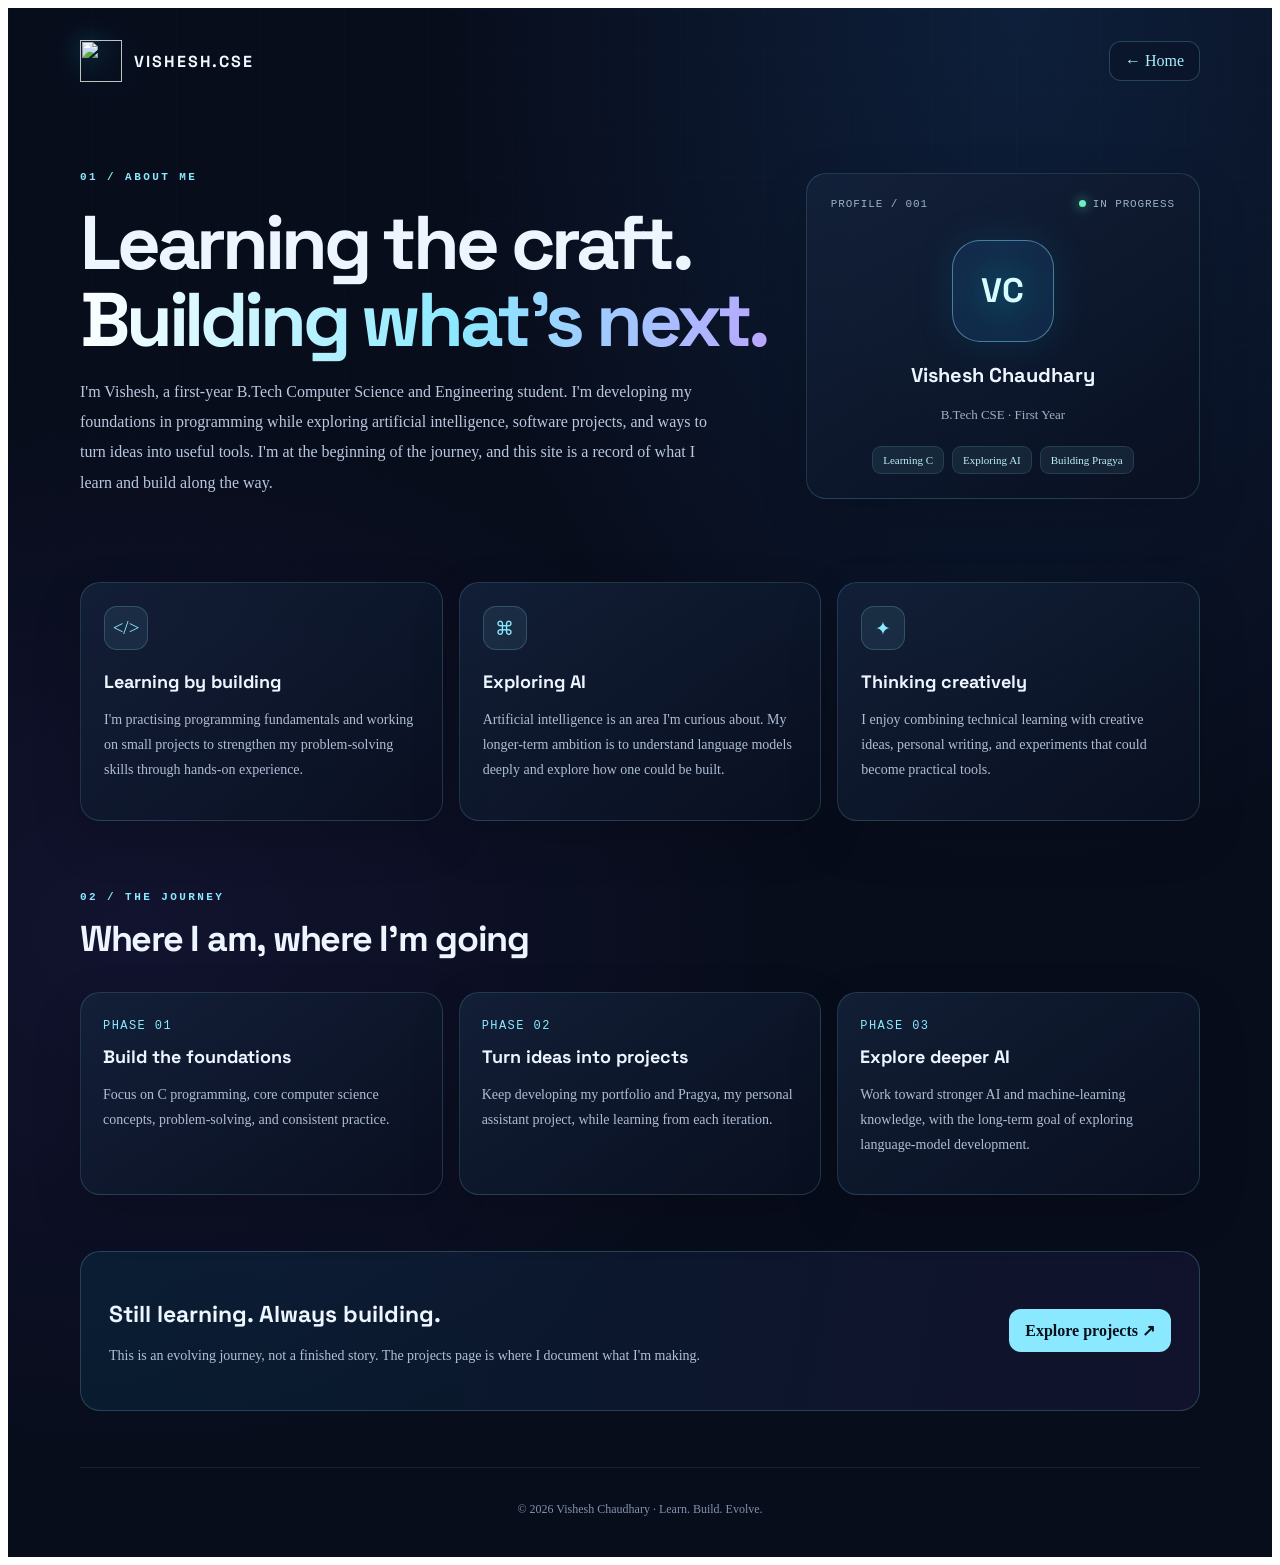
==== about.html @ dfe46c72 "Build portfolio pages and update website" ====
<!DOCTYPE html>
<html lang="en">
<head>
    <meta charset="UTF-8">
    <meta name="viewport" content="width=device-width, initial-scale=1.0">
    <meta name="theme-color" content="#080d1c">
    <meta name="description" content="Learn about Vishesh, a first-year computer science student exploring programming, AI, and personal projects.">
    <title>About | Vishesh.CSE</title>

    <link rel="preconnect" href="https://fonts.googleapis.com">
    <link rel="preconnect" href="https://fonts.gstatic.com" crossorigin>
    <link href="https://fonts.googleapis.com/css2?family=Inter:wght@400;500;600;700&family=Space+Grotesk:wght@400;500;600;700&display=swap" rel="stylesheet">

    <style>
        .about-page {
            min-height: 100vh;
            min-height: 100svh;
            overflow: hidden;
            position: relative;
            isolation: isolate;
            background:
                radial-gradient(ellipse at 80% 0%, rgba(37, 110, 190, .19), transparent 40%),
                radial-gradient(ellipse at 10% 60%, rgba(91, 62, 180, .12), transparent 40%),
                #080d1c;
            color: #edf5ff;
        }

        .about-page::before {
            content: "";
            position: absolute;
            inset: 0;
            z-index: -1;
            pointer-events: none;
            opacity: .24;
            background-image:
                linear-gradient(rgba(139,233,255,.05) 1px, transparent 1px),
                linear-gradient(90deg, rgba(139,233,255,.05) 1px, transparent 1px);
            background-size: 42px 42px;
            mask-image: linear-gradient(to bottom, black, transparent 85%);
        }

        .about-page .page-top {
            width: min(1120px, calc(100% - 40px));
            margin: auto;
            padding-top: 32px;
            display: flex;
            justify-content: space-between;
            align-items: center;
            gap: 18px;
        }

        .about-page .brand {
            display: inline-flex;
            align-items: center;
            gap: 12px;
            color: #effaff;
            text-decoration: none;
            font-family: "Space Grotesk", sans-serif;
            font-weight: 700;
            letter-spacing: .12em;
        }

        .about-page .brand img {
            width: 42px;
            height: 42px;
            object-fit: contain;
            filter: drop-shadow(0 0 12px rgba(0,220,255,.35));
        }

        .about-page .home-link {
            color: #a8eefa;
            text-decoration: none;
            border: 1px solid rgba(139,233,255,.22);
            background: rgba(10,20,40,.7);
            border-radius: 12px;
            padding: 10px 15px;
            transition: background .2s, border-color .2s;
        }

        .about-page .home-link:hover,
        .about-page .home-link:focus-visible {
            background: rgba(139,233,255,.12);
            border-color: rgba(139,233,255,.6);
        }

        .about-page .about-container {
            width: min(1120px, calc(100% - 40px));
            margin: auto;
            padding: 76px 0 56px;
        }

        .about-page .section-label {
            color: #8be9ff;
            font: 600 11px/1.5 monospace;
            letter-spacing: .22em;
            text-transform: uppercase;
        }

        .about-page .hero-grid {
            display: grid;
            grid-template-columns: minmax(0, 1.4fr) minmax(250px, .8fr);
            gap: 36px;
            align-items: center;
        }

        .about-page h1,
        .about-page h2,
        .about-page h3 {
            font-family: "Space Grotesk", sans-serif;
        }

        .about-page h1 {
            margin: 18px 0;
            font-size: clamp(42px, 6vw, 76px);
            line-height: 1.02;
            letter-spacing: -.055em;
        }

        .about-page .gradient-title {
            background: linear-gradient(100deg, #fff, #8be9ff 55%, #b8a6ff);
            color: transparent;
            background-clip: text;
            -webkit-background-clip: text;
        }

        .about-page .intro {
            max-width: 640px;
            color: #b9c8df;
            font-size: 16px;
            line-height: 1.9;
        }

        .about-page .status-card,
        .about-page .info-card,
        .about-page .timeline-card {
            border: 1px solid rgba(139,233,255,.16);
            border-radius: 20px;
            background: linear-gradient(145deg, rgba(20,34,59,.83), rgba(9,16,32,.82));
            box-shadow: 0 18px 50px rgba(0,0,0,.16);
        }

        .about-page .status-card {
            padding: 24px;
        }

        .about-page .card-topline {
            display: flex;
            justify-content: space-between;
            gap: 12px;
            color: #9bb0ca;
            font: 11px monospace;
            letter-spacing: .08em;
            text-transform: uppercase;
        }

        .about-page .status-dot {
            display: inline-block;
            width: 7px;
            height: 7px;
            margin-right: 7px;
            border-radius: 50%;
            background: #6af0c2;
            box-shadow: 0 0 12px rgba(106,240,194,.8);
        }

        .about-page .monogram {
            display: grid;
            place-items: center;
            width: 100px;
            height: 100px;
            margin: 30px auto 20px;
            border: 1px solid rgba(139,233,255,.45);
            border-radius: 28px;
            color: #d7fbff;
            font: 700 34px "Space Grotesk", sans-serif;
            background: radial-gradient(circle, rgba(0,208,255,.2), rgba(89,69,190,.1));
            box-shadow: 0 0 40px rgba(0,190,255,.12), inset 0 0 24px rgba(0,190,255,.08);
        }

        .about-page .status-card h2 {
            text-align: center;
            font-size: 20px;
        }

        .about-page .status-card > p {
            margin-top: 8px;
            text-align: center;
            color: #9fb1cc;
            font-size: 13px;
            line-height: 1.7;
        }

        .about-page .status-tags {
            display: flex;
            flex-wrap: wrap;
            justify-content: center;
            gap: 8px;
            margin-top: 20px;
        }

        .about-page .status-tags span {
            padding: 7px 10px;
            border-radius: 9px;
            color: #bceef8;
            background: rgba(139,233,255,.08);
            border: 1px solid rgba(139,233,255,.13);
            font-size: 11px;
        }

        .about-page .section-heading {
            margin-bottom: 22px;
        }

        .about-page .section-heading h2 {
            margin-top: 9px;
            font-size: clamp(25px, 3vw, 36px);
            letter-spacing: -.035em;
        }

        .about-page .dashboard-grid {
            display: grid;
            grid-template-columns: repeat(3, minmax(0, 1fr));
            gap: 16px;
            margin-top: 68px;
        }

        .about-page .info-card {
            padding: 23px;
            transition: transform .2s, border-color .2s;
        }

        .about-page .info-card:hover {
            transform: translateY(-4px);
            border-color: rgba(139,233,255,.42);
        }

        .about-page .card-icon {
            display: grid;
            place-items: center;
            width: 42px;
            height: 42px;
            margin-bottom: 20px;
            border-radius: 13px;
            border: 1px solid rgba(139,233,255,.2);
            background: rgba(139,233,255,.08);
            color: #8be9ff;
            font-size: 19px;
        }

        .about-page .info-card h3 {
            margin-bottom: 10px;
            font-size: 18px;
        }

        .about-page .info-card p {
            color: #aebdd4;
            font-size: 14px;
            line-height: 1.8;
        }

        .about-page .journey-section {
            margin-top: 68px;
        }

        .about-page .timeline {
            display: grid;
            grid-template-columns: repeat(3, minmax(0, 1fr));
            gap: 16px;
        }

        .about-page .timeline-card {
            padding: 22px;
        }

        .about-page .timeline-card .step {
            color: #8be9ff;
            font: 12px monospace;
            letter-spacing: .12em;
        }

        .about-page .timeline-card h3 {
            margin: 12px 0 8px;
            font-size: 18px;
        }

        .about-page .timeline-card p {
            color: #aebdd4;
            font-size: 14px;
            line-height: 1.8;
        }

        .about-page .closing-panel {
            display: flex;
            justify-content: space-between;
            align-items: center;
            gap: 24px;
            margin-top: 56px;
            padding: 28px;
            border: 1px solid rgba(139,233,255,.2);
            border-radius: 20px;
            background: linear-gradient(100deg, rgba(0,180,220,.09), rgba(110,80,210,.09));
        }

        .about-page .closing-panel h2 {
            margin-bottom: 8px;
            font-size: 23px;
        }

        .about-page .closing-panel p {
            color: #b0c0d8;
            font-size: 14px;
            line-height: 1.8;
        }

        .about-page .projects-link {
            flex-shrink: 0;
            padding: 12px 16px;
            border-radius: 12px;
            color: #07101d;
            background: #8be9ff;
            font-weight: 700;
            text-decoration: none;
            transition: transform .2s, box-shadow .2s;
        }

        .about-page .projects-link:hover,
        .about-page .projects-link:focus-visible {
            transform: translateY(-2px);
            box-shadow: 0 0 25px rgba(139,233,255,.25);
        }

        .about-page .page-footer {
            width: min(1120px, calc(100% - 40px));
            margin: auto;
            padding: 22px 0 28px;
            border-top: 1px solid rgba(139,233,255,.1);
            color: #8192ad;
            font-size: 12px;
            text-align: center;
        }

        @media (max-width: 800px) {
            .about-page .hero-grid {
                grid-template-columns: 1fr;
            }

            .about-page .status-card {
                max-width: 480px;
            }

            .about-page .dashboard-grid,
            .about-page .timeline {
                grid-template-columns: 1fr;
            }

            .about-page .dashboard-grid,
            .about-page .journey-section {
                margin-top: 48px;
            }

            .about-page .closing-panel {
                align-items: flex-start;
                flex-direction: column;
            }
        }

        @media (max-width: 480px) {
            .about-page .page-top,
            .about-page .about-container,
            .about-page .page-footer {
                width: calc(100% - 32px);
            }

            .about-page .page-top {
                padding-top: 18px;
            }

            .about-page .brand {
                gap: 8px;
                font-size: 12px;
            }

            .about-page .brand img {
                width: 36px;
                height: 36px;
            }

            .about-page .home-link {
                padding: 9px 11px;
                font-size: 13px;
            }

            .about-page .about-container {
                padding-top: 54px;
            }

            .about-page .intro {
                font-size: 15px;
            }

            .about-page .status-card,
            .about-page .info-card,
            .about-page .timeline-card {
                padding: 19px;
            }

            .about-page .closing-panel {
                padding: 21px;
            }
        }

        @media (prefers-reduced-motion: reduce) {
            .about-page *,
            .about-page *::before,
            .about-page *::after {
                scroll-behavior: auto !important;
                animation: none !important;
                transition: none !important;
            }
        }
    </style>
</head>

<body>
<main class="about-page">
    <header class="page-top">
        <a class="brand" href="index.html" aria-label="Vishesh.CSE home">
            <img src="assets/VC-logo.png" alt="">
            <span>VISHESH.CSE</span>
        </a>

        <a class="home-link" href="index.html">← Home</a>
    </header>

    <div class="about-container">
        <section class="hero-grid" aria-labelledby="about-title">
            <div>
                <p class="section-label">01 / ABOUT ME</p>
                <h1 id="about-title">
                    Learning the craft.<br>
                    <span class="gradient-title">Building what's next.</span>
                </h1>
                <p class="intro">
                    I'm Vishesh, a first-year B.Tech Computer Science and
                    Engineering student. I'm developing my foundations in
                    programming while exploring artificial intelligence,
                    software projects, and ways to turn ideas into useful tools.
                    I'm at the beginning of the journey, and this site is a
                    record of what I learn and build along the way.
                </p>
            </div>

            <aside class="status-card" aria-label="Current profile">
                <div class="card-topline">
                    <span>PROFILE / 001</span>
                    <span><i class="status-dot"></i>IN PROGRESS</span>
                </div>

                <div class="monogram" aria-hidden="true">VC</div>

                <h2>Vishesh Chaudhary</h2>
                <p>B.Tech CSE · First Year</p>

                <div class="status-tags">
                    <span>Learning C</span>
                    <span>Exploring AI</span>
                    <span>Building Pragya</span>
                </div>
            </aside>
        </section>

        <section class="dashboard-grid" aria-label="My focus areas">
            <article class="info-card">
                <div class="card-icon" aria-hidden="true">&lt;/&gt;</div>
                <h3>Learning by building</h3>
                <p>
                    I'm practising programming fundamentals and working on
                    small projects to strengthen my problem-solving skills
                    through hands-on experience.
                </p>
            </article>

            <article class="info-card">
                <div class="card-icon" aria-hidden="true">⌘</div>
                <h3>Exploring AI</h3>
                <p>
                    Artificial intelligence is an area I'm curious about.
                    My longer-term ambition is to understand language models
                    deeply and explore how one could be built.
                </p>
            </article>

            <article class="info-card">
                <div class="card-icon" aria-hidden="true">✦</div>
                <h3>Thinking creatively</h3>
                <p>
                    I enjoy combining technical learning with creative ideas,
                    personal writing, and experiments that could become
                    practical tools.
                </p>
            </article>
        </section>

        <section class="journey-section" aria-labelledby="journey-title">
            <div class="section-heading">
                <p class="section-label">02 / THE JOURNEY</p>
                <h2 id="journey-title">Where I am, where I'm going</h2>
            </div>

            <div class="timeline">
                <article class="timeline-card">
                    <span class="step">PHASE 01</span>
                    <h3>Build the foundations</h3>
                    <p>
                        Focus on C programming, core computer science
                        concepts, problem-solving, and consistent practice.
                    </p>
                </article>

                <article class="timeline-card">
                    <span class="step">PHASE 02</span>
                    <h3>Turn ideas into projects</h3>
                    <p>
                        Keep developing my portfolio and Pragya, my personal
                        assistant project, while learning from each iteration.
                    </p>
                </article>

                <article class="timeline-card">
                    <span class="step">PHASE 03</span>
                    <h3>Explore deeper AI</h3>
                    <p>
                        Work toward stronger AI and machine-learning
                        knowledge, with the long-term goal of exploring
                        language-model development.
                    </p>
                </article>
            </div>
        </section>

        <section class="closing-panel" aria-label="Explore my work">
            <div>
                <h2>Still learning. Always building.</h2>
                <p>
                    This is an evolving journey, not a finished story.
                    The projects page is where I document what I'm making.
                </p>
            </div>

            <a class="projects-link" href="projects.html">Explore projects ↗</a>
        </section>
    </div>

    <footer class="page-footer">
        <p>© 2026 Vishesh Chaudhary · Learn. Build. Evolve.</p>
    </footer>
</main>
</body>
</html>
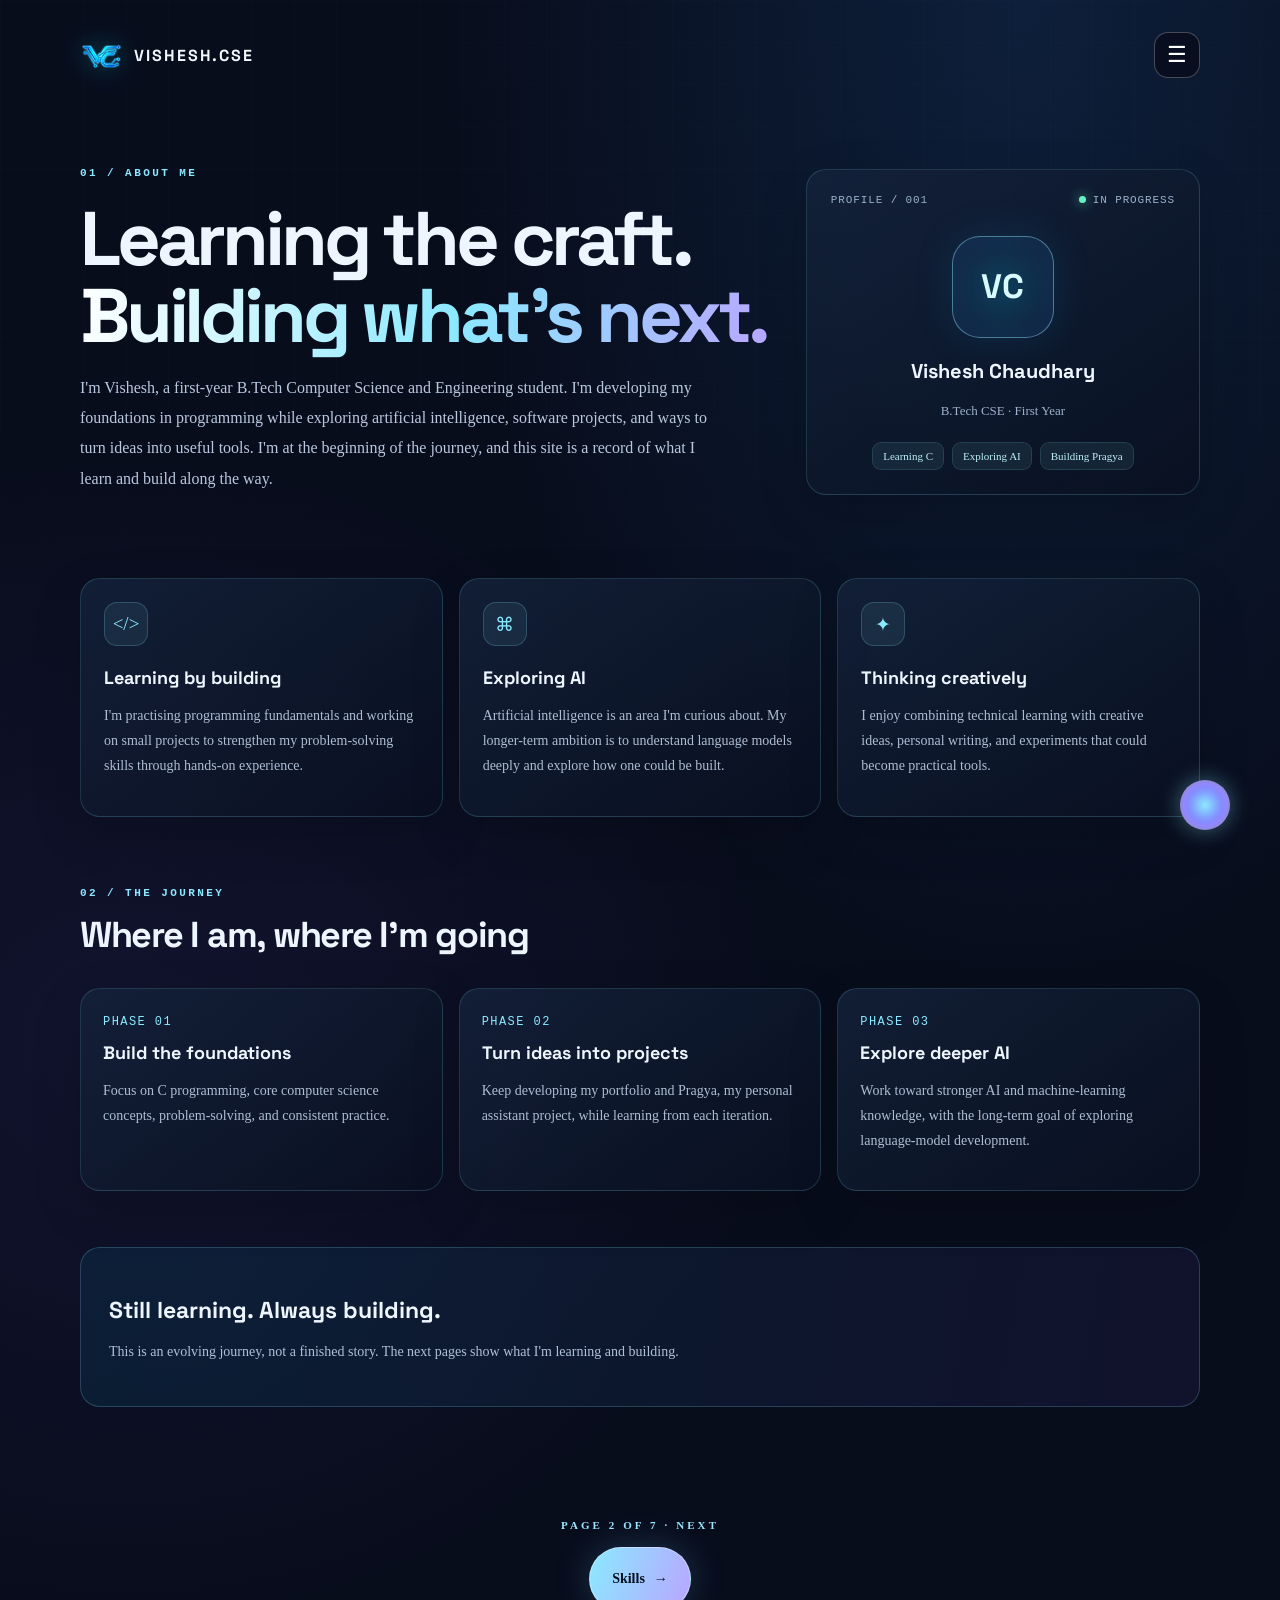
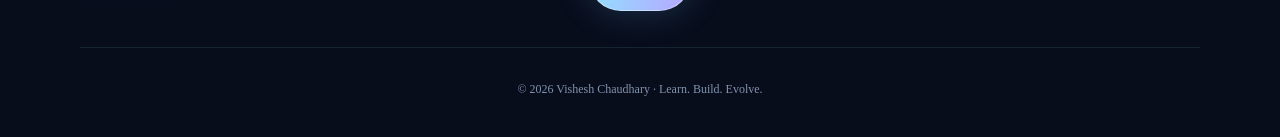
==== commit 2f2310fa: "Upgrade Hidden Universe effects" ====
--- a/about.html
+++ b/about.html
@@ -10,6 +10,9 @@
     <link rel="preconnect" href="https://fonts.googleapis.com">
     <link rel="preconnect" href="https://fonts.gstatic.com" crossorigin>
     <link href="https://fonts.googleapis.com/css2?family=Inter:wght@400;500;600;700&family=Space+Grotesk:wght@400;500;600;700&display=swap" rel="stylesheet">
+
+    <link rel="icon" href="assets/v-logo.png">
+    <link rel="stylesheet" href="site.css">
 
     <style>
         .about-page {
@@ -417,6 +420,13 @@
                 animation: none !important;
                 transition: none !important;
             }
+        }
+        /* Smaller next-page button on About */
+        .about-page .vc-next-btn {
+            min-height: 42px;
+            padding: 10px 22px;
+            gap: 9px;
+            font-size: 14px;
         }
     </style>
 </head>
@@ -543,17 +553,20 @@
                 <h2>Still learning. Always building.</h2>
                 <p>
                     This is an evolving journey, not a finished story.
-                    The projects page is where I document what I'm making.
+                    The next pages show what I'm learning and building.
                 </p>
             </div>
-
-            <a class="projects-link" href="projects.html">Explore projects ↗</a>
         </section>
     </div>
 
-    <footer class="page-footer">
+    <nav class="vc-next" aria-label="Next page">
+    <p class="vc-next-label">Page 2 of 7 · Next</p>
+    <a class="vc-next-btn" href="skills.html">Skills <span aria-hidden="true">→</span></a>
+</nav>
+<footer class="page-footer">
         <p>© 2026 Vishesh Chaudhary · Learn. Build. Evolve.</p>
     </footer>
 </main>
+<script src="site.js" defer></script>
 </body>
 </html>
--- a/site.css
+++ b/site.css
@@ -0,0 +1,268 @@
+/* ===== Shared across all pages: page fade-in, burger menu, next-page button ===== */
+
+/* Stage 4 of the entrance: every page fades in smoothly */
+@keyframes vcPageIn { from { opacity: 0; } to { opacity: 1; } }
+body { animation: vcPageIn 0.6s ease both; }
+
+/* ---------- Burger menu on inner pages ---------- */
+.vc-menu { position: relative; display: inline-block; z-index: 60; }
+
+.vc-menu-btn {
+    width: 46px;
+    height: 46px;
+    border: 1px solid rgba(255, 255, 255, 0.25);
+    border-radius: 14px;
+    background: rgba(8, 13, 28, 0.82);
+    color: #fff;
+    font-size: 22px;
+    line-height: 1;
+    cursor: pointer;
+    backdrop-filter: blur(12px);
+    -webkit-backdrop-filter: blur(12px);
+    transition: border-color 0.2s, box-shadow 0.2s;
+}
+.vc-menu-btn:hover,
+.vc-menu-btn:focus-visible {
+    border-color: rgba(139, 233, 255, 0.6);
+    box-shadow: 0 0 18px rgba(100, 190, 255, 0.25);
+    outline: none;
+}
+
+.vc-menu-panel {
+    position: absolute;
+    top: calc(100% + 10px);
+    right: 0;
+    display: none;
+    min-width: 220px;
+    padding: 10px;
+    border: 1px solid rgba(139, 233, 255, 0.2);
+    border-radius: 16px;
+    background: rgba(8, 13, 28, 0.97);
+    box-shadow: 0 15px 45px rgba(0, 0, 0, 0.4);
+    backdrop-filter: blur(18px);
+    -webkit-backdrop-filter: blur(18px);
+}
+.vc-menu-panel.open { display: grid; gap: 4px; }
+
+.vc-menu-panel a,
+.site-nav a {
+    display: block;
+    padding: 12px 14px;
+    border-radius: 9px;
+    color: #e8efff;
+    text-decoration: none;
+    text-align: left;
+    font-size: 15px;
+    transition: background 0.2s, color 0.2s;
+}
+.vc-menu-panel a:hover,
+.vc-menu-panel a:focus-visible,
+.site-nav a:hover,
+.site-nav a:focus-visible {
+    background: rgba(139, 233, 255, 0.12);
+    color: #8be9ff;
+    outline: none;
+}
+.vc-menu-panel a[aria-current="page"],
+.site-nav a[aria-current="page"] {
+    background: rgba(139, 233, 255, 0.16);
+    color: #8be9ff;
+    font-weight: 600;
+}
+
+/* ---------- End-of-page "next page" button ---------- */
+.vc-next {
+    position: relative;
+    z-index: 1;
+    max-width: 900px;
+    margin: 56px auto 36px;
+    padding: 0 20px;
+    text-align: center;
+}
+.vc-next-label {
+    margin: 0 0 16px;
+    color: #9be7ff;
+    font-size: 11px;
+    font-weight: 600;
+    letter-spacing: 0.28em;
+    text-transform: uppercase;
+}
+.vc-next-btn {
+    display: inline-flex;
+    align-items: center;
+    justify-content: center;
+    gap: 14px;
+    min-height: 52px;
+    padding: 15px 30px;
+    border: 1px solid rgba(255, 255, 255, 0.4);
+    border-radius: 999px;
+    background: linear-gradient(110deg, #8be9ff, #b9a5ff);
+    color: #071020;
+    font-size: 15px;
+    font-weight: 700;
+    text-decoration: none;
+    box-shadow: 0 0 35px rgba(100, 190, 255, 0.22);
+    transition: transform 0.2s, box-shadow 0.2s;
+}
+.vc-next-btn span { transition: transform 0.2s; }
+.vc-next-btn:hover,
+.vc-next-btn:focus-visible {
+    transform: translateY(-3px);
+    box-shadow: 0 0 48px rgba(100, 190, 255, 0.4);
+    outline: none;
+}
+.vc-next-btn:hover span,
+.vc-next-btn:focus-visible span { transform: translateX(4px); }
+
+@media (prefers-reduced-motion: reduce) {
+    body { animation: none; }
+    .vc-next-btn, .vc-next-btn span { transition: none; }
+}
+
+/* ===== HIDDEN UNIVERSE: SHARED PAGE TRANSITIONS ===== */
+
+.hu-page-transition {
+    position: fixed;
+    inset: 0;
+    z-index: 9998; /* Below the existing portal at 9999 */
+    pointer-events: none;
+    visibility: hidden;
+    opacity: 0;
+    background:
+        radial-gradient(
+            ellipse at center,
+            rgba(30, 65, 115, 0.35),
+            rgba(2, 4, 11, 0.98)
+        );
+    transition:
+        opacity 180ms ease,
+        visibility 0s linear 180ms;
+}
+
+.hu-page-transition.active {
+    visibility: visible;
+    opacity: 1;
+    transition-delay: 0s;
+}
+
+@media (prefers-reduced-motion: reduce) {
+    .hu-page-transition {
+        transition: none;
+    }
+}
+/* Shared page edge fix */
+html {
+    margin: 0;
+    min-height: 100%;
+    background: #02040b;
+}
+
+body {
+    margin: 0;
+    min-height: 100vh;
+    background-color: #02040b;
+    overflow-x: clip;
+}
+/* ===== GLOBAL HIDDEN UNIVERSE ELEMENTS ===== */
+
+/* Wandering Constellation Stars */
+.constellation-star {
+    position: fixed;
+    width: 8px;
+    height: 8px;
+    background: #8be9ff;
+    border-radius: 50%;
+    box-shadow: 0 0 16px #8be9ff, 0 0 32px #b9a5ff;
+    cursor: pointer;
+    z-index: 9997;
+    opacity: 0;
+    transition: transform 0.3s ease, opacity 0.6s ease;
+    animation: floatStar 7s ease-in-out infinite;
+}
+
+.constellation-star:hover {
+    transform: scale(2);
+    background: #ffffff;
+}
+
+@keyframes floatStar {
+    0%, 100% { transform: translateY(0px) translateX(0px); }
+    50% { transform: translateY(-18px) translateX(12px); }
+}
+
+/* Moving Digital Soul Orb */
+.digital-soul-orb {
+    position: fixed;
+    width: 50px;
+    height: 50px;
+    border-radius: 50%;
+    background: radial-gradient(circle, #8be9ff 0%, #7b6fff 60%, #080d1c 100%);
+    box-shadow: 0 0 22px rgba(139, 233, 255, 0.4), inset 0 0 12px rgba(255, 255, 255, 0.6);
+    cursor: pointer;
+    z-index: 9996;
+    display: flex;
+    align-items: center;
+    justify-content: center;
+    /* Smooth gliding movement */
+    transition: left 4s cubic-bezier(0.25, 1, 0.5, 1), top 4s cubic-bezier(0.25, 1, 0.5, 1), transform 0.3s ease, box-shadow 0.3s ease;
+    animation: soulPulse 3s infinite alternate;
+}
+
+.digital-soul-orb:hover {
+    transform: scale(1.2);
+    box-shadow: 0 0 40px rgba(139, 233, 255, 0.9);
+}
+
+@keyframes soulPulse {
+    from { box-shadow: 0 0 18px rgba(139, 233, 255, 0.3); }
+    to { box-shadow: 0 0 30px rgba(185, 165, 255, 0.7); }
+}
+
+/* Global Discovery Modal */
+.hu-modal {
+    position: fixed;
+    inset: 0;
+    background: rgba(3, 7, 18, 0.85);
+    backdrop-filter: blur(16px);
+    z-index: 10000;
+    display: grid;
+    place-items: center;
+    opacity: 0;
+    pointer-events: none;
+    transition: opacity 0.3s ease;
+    padding: 20px;
+}
+
+.hu-modal.active {
+    opacity: 1;
+    pointer-events: auto;
+}
+
+.hu-modal-card {
+    background: linear-gradient(145deg, rgba(20, 34, 59, 0.95), rgba(9, 16, 32, 0.95));
+    border: 1px solid rgba(139, 233, 255, 0.35);
+    border-radius: 22px;
+    padding: 32px;
+    max-width: 480px;
+    width: 100%;
+    box-shadow: 0 25px 60px rgba(0, 0, 0, 0.6);
+    text-align: center;
+    position: relative;
+    transform: translateY(15px);
+    transition: transform 0.3s cubic-bezier(0.16, 1, 0.3, 1);
+}
+
+.hu-modal.active .hu-modal-card {
+    transform: translateY(0);
+}
+
+.hu-modal-close {
+    position: absolute;
+    top: 16px;
+    right: 16px;
+    background: none;
+    border: none;
+    color: #8be9ff;
+    font-size: 20px;
+    cursor: pointer;
+}
